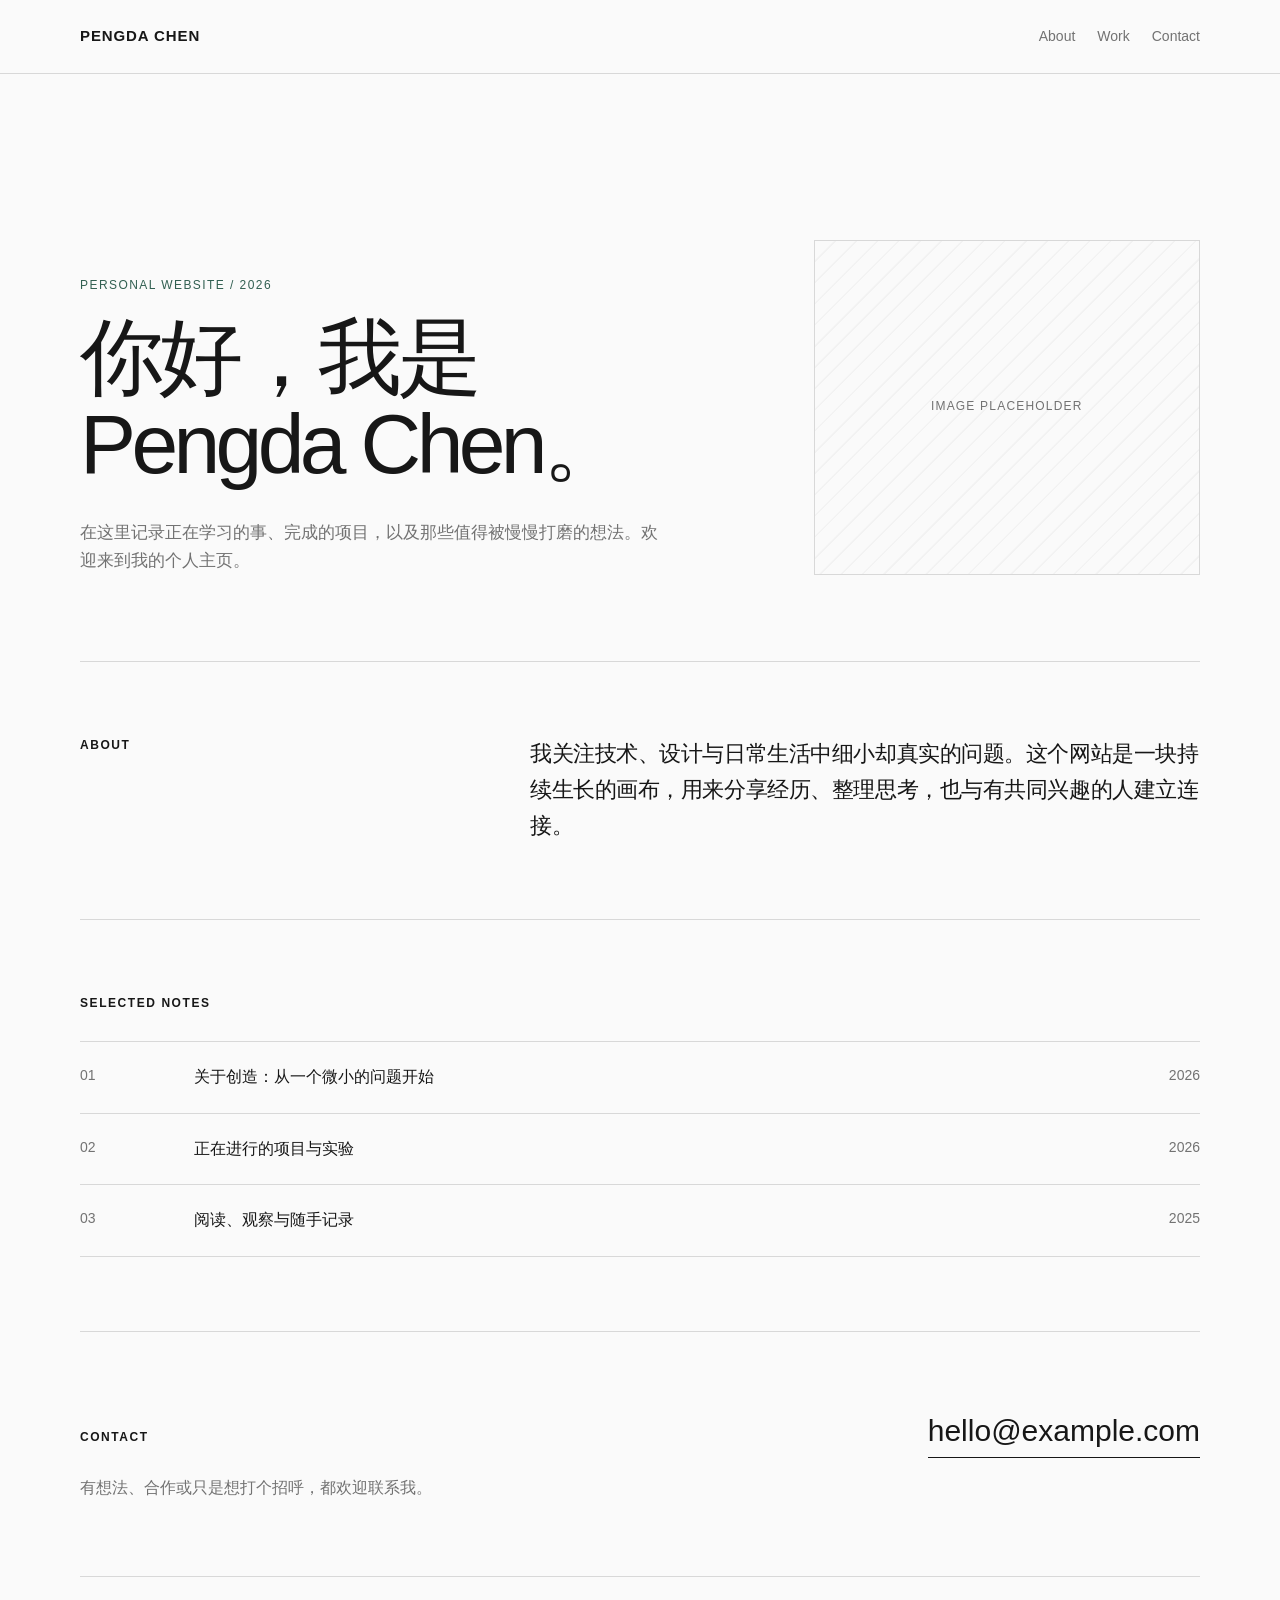
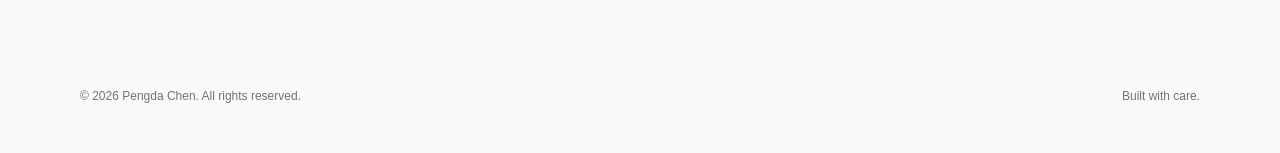
==== index.html @ 3482ce75 "Create personal homepage" ====
<!doctype html>
<html lang="zh-CN">
  <head>
    <meta charset="UTF-8" />
    <meta name="viewport" content="width=device-width, initial-scale=1.0" />
    <meta name="description" content="Pengda Chen 的个人主页" />
    <title>Pengda Chen — Personal Website</title>
    <style>
      :root {
        --ink: #171717;
        --muted: #727272;
        --line: #d8d8d8;
        --paper: #fafafa;
        --accent: #315f51;
      }

      * { box-sizing: border-box; }

      html { scroll-behavior: smooth; }

      body {
        margin: 0;
        color: var(--ink);
        background: var(--paper);
        font-family: "Helvetica Neue", Helvetica, Arial, "PingFang SC", "Microsoft YaHei", sans-serif;
        line-height: 1.65;
      }

      a { color: inherit; text-decoration: none; }

      .container { width: min(1120px, calc(100% - 48px)); margin: 0 auto; }

      header {
        border-bottom: 1px solid var(--line);
        padding: 24px 0;
      }

      .nav { display: flex; align-items: center; justify-content: space-between; gap: 24px; }

      .brand { font-size: 15px; font-weight: 600; letter-spacing: .06em; text-transform: uppercase; }

      .nav-links { display: flex; gap: 22px; color: var(--muted); font-size: 14px; }
      .nav-links a:hover { color: var(--accent); }

      main { padding: 92px 0 72px; }

      .intro {
        display: grid;
        grid-template-columns: 1.25fr .75fr;
        gap: clamp(38px, 7vw, 112px);
        align-items: end;
        padding-bottom: 86px;
        border-bottom: 1px solid var(--line);
      }

      .eyebrow { margin: 0 0 18px; font-size: 12px; letter-spacing: .12em; color: var(--accent); text-transform: uppercase; }

      h1 { margin: 0; max-width: 760px; font-size: clamp(42px, 7vw, 84px); font-weight: 400; letter-spacing: -.055em; line-height: 1.04; }

      .intro-copy { margin: 30px 0 0; max-width: 580px; color: var(--muted); font-size: 17px; }

      .photo-placeholder {
        min-height: 335px;
        border: 1px solid var(--line);
        background: repeating-linear-gradient(135deg, transparent 0, transparent 13px, rgba(23, 23, 23, .035) 14px, rgba(23, 23, 23, .035) 15px);
        display: flex;
        align-items: center;
        justify-content: center;
        color: var(--muted);
        font-size: 12px;
        letter-spacing: .1em;
        text-transform: uppercase;
      }

      section { padding: 74px 0; border-bottom: 1px solid var(--line); }
      .section-title { margin: 0 0 28px; font-size: 12px; font-weight: 600; letter-spacing: .13em; text-transform: uppercase; }

      .about { display: grid; grid-template-columns: .75fr 1.25fr; gap: 48px; }
      .about p { margin: 0; max-width: 670px; font-size: 22px; letter-spacing: -.02em; }

      .work-list { border-top: 1px solid var(--line); }
      .work-item { display: grid; grid-template-columns: 90px 1fr auto; gap: 24px; padding: 22px 0; border-bottom: 1px solid var(--line); }
      .work-item span, .work-item time { color: var(--muted); font-size: 14px; }
      .work-item strong { font-size: 16px; font-weight: 500; }

      .contact { display: flex; align-items: baseline; justify-content: space-between; gap: 30px; }
      .contact p { margin: 0; color: var(--muted); }
      .email { border-bottom: 1px solid var(--ink); padding-bottom: 2px; font-size: clamp(20px, 3vw, 30px); }

      footer { padding: 26px 0 34px; color: var(--muted); font-size: 12px; }
      footer .container { display: flex; justify-content: space-between; gap: 16px; }

      @media (max-width: 700px) {
        .container { width: min(100% - 32px, 1120px); }
        header { padding: 18px 0; }
        .nav-links { gap: 14px; font-size: 12px; }
        main { padding-top: 58px; }
        .intro, .about { grid-template-columns: 1fr; }
        .intro { padding-bottom: 58px; }
        .photo-placeholder { min-height: 240px; }
        .work-item { grid-template-columns: 64px 1fr; }
        .work-item time { grid-column: 2; }
        .contact, footer .container { display: block; }
        .email { display: inline-block; margin-top: 18px; }
        footer p + p { margin-top: 8px; }
      }
    </style>
  </head>
  <body>
    <header>
      <div class="container nav">
        <a class="brand" href="#top">Pengda Chen</a>
        <nav class="nav-links" aria-label="主导航">
          <a href="#about">About</a>
          <a href="#work">Work</a>
          <a href="#contact">Contact</a>
        </nav>
      </div>
    </header>

    <main id="top" class="container">
      <section class="intro">
        <div>
          <p class="eyebrow">Personal Website / 2026</p>
          <h1>你好，我是 Pengda Chen。</h1>
          <p class="intro-copy">在这里记录正在学习的事、完成的项目，以及那些值得被慢慢打磨的想法。欢迎来到我的个人主页。</p>
        </div>
        <!-- 将下方区域替换为 <img src="你的图片路径" alt="Pengda Chen 的照片"> 即可放入个人照片。 -->
        <div class="photo-placeholder" role="img" aria-label="个人照片预留区域">Image Placeholder</div>
      </section>

      <section id="about" class="about">
        <h2 class="section-title">About</h2>
        <p>我关注技术、设计与日常生活中细小却真实的问题。这个网站是一块持续生长的画布，用来分享经历、整理思考，也与有共同兴趣的人建立连接。</p>
      </section>

      <section id="work">
        <h2 class="section-title">Selected Notes</h2>
        <div class="work-list">
          <article class="work-item"><span>01</span><strong>关于创造：从一个微小的问题开始</strong><time>2026</time></article>
          <article class="work-item"><span>02</span><strong>正在进行的项目与实验</strong><time>2026</time></article>
          <article class="work-item"><span>03</span><strong>阅读、观察与随手记录</strong><time>2025</time></article>
        </div>
      </section>

      <section id="contact" class="contact">
        <div><h2 class="section-title">Contact</h2><p>有想法、合作或只是想打个招呼，都欢迎联系我。</p></div>
        <a class="email" href="mailto:hello@example.com">hello@example.com</a>
      </section>
    </main>

    <footer>
      <div class="container">
        <p>© 2026 Pengda Chen. All rights reserved.</p>
        <p>Built with care.</p>
      </div>
    </footer>
  </body>
</html>
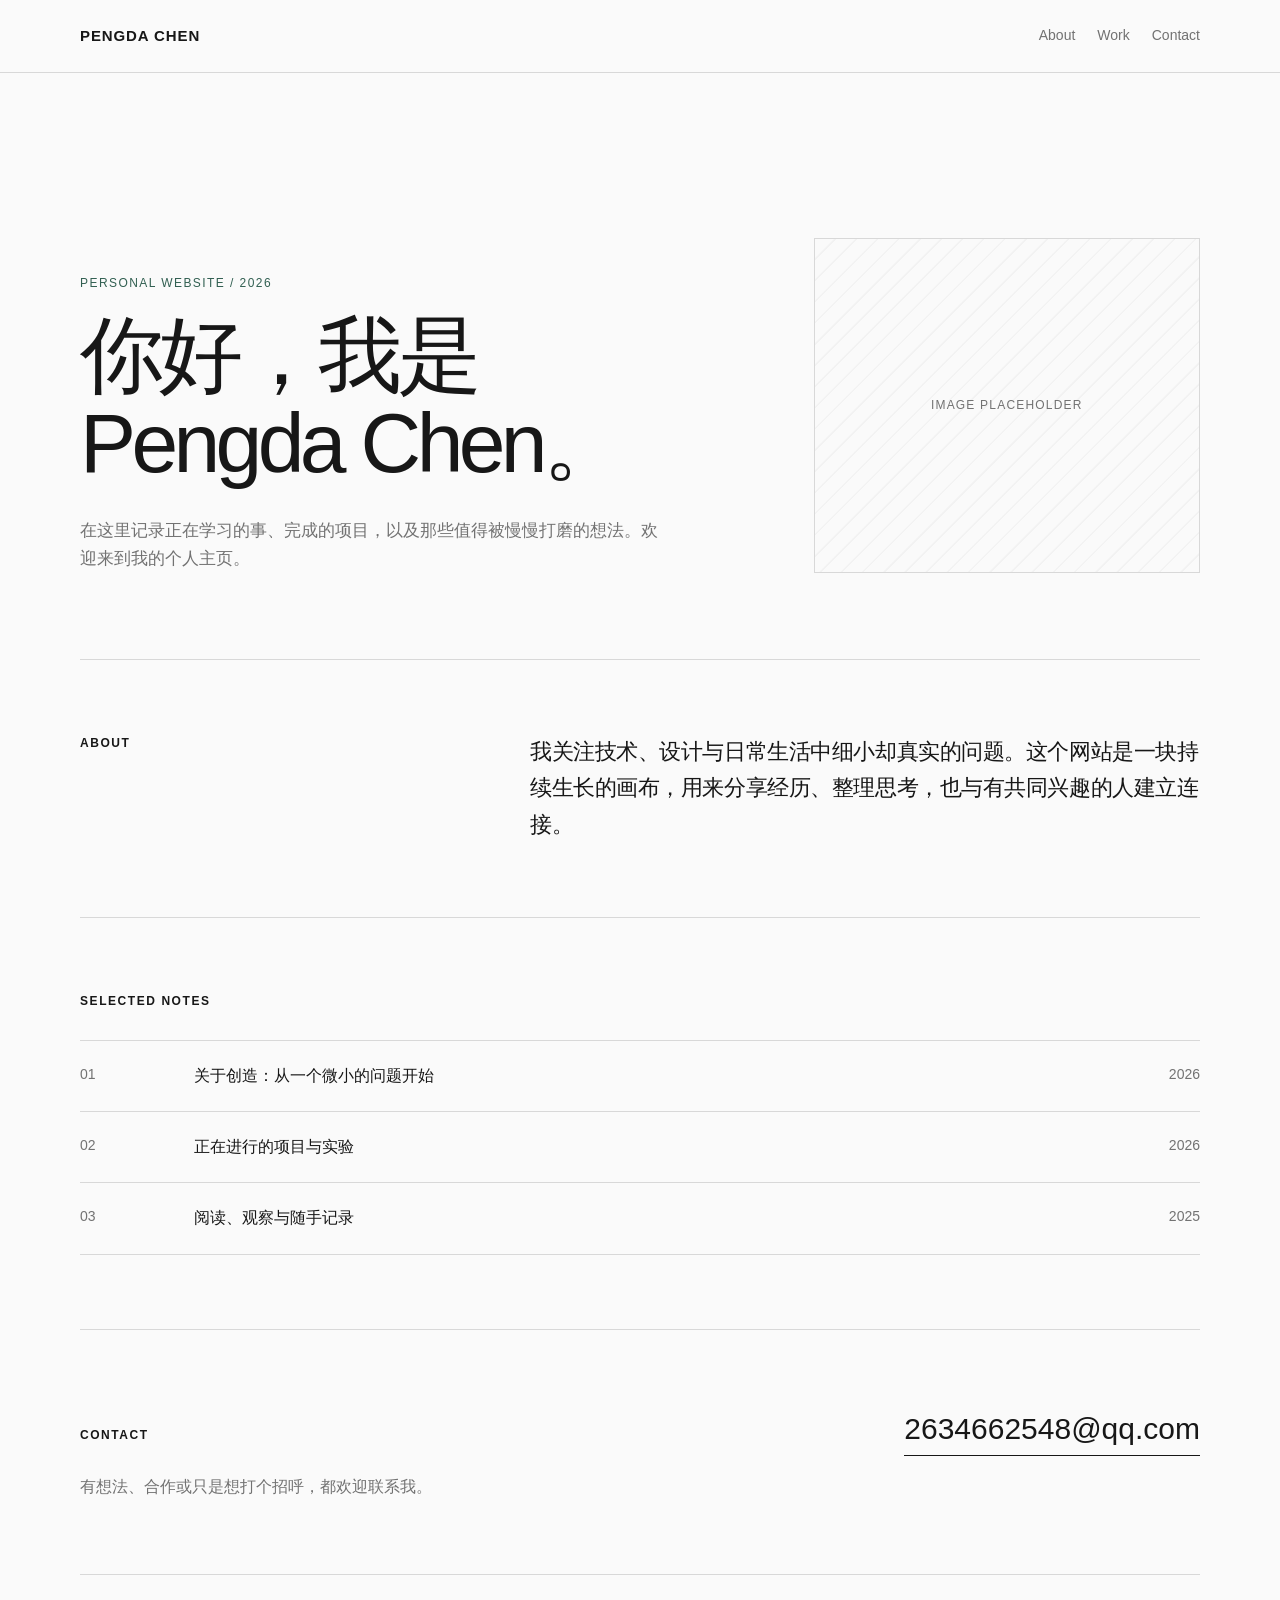
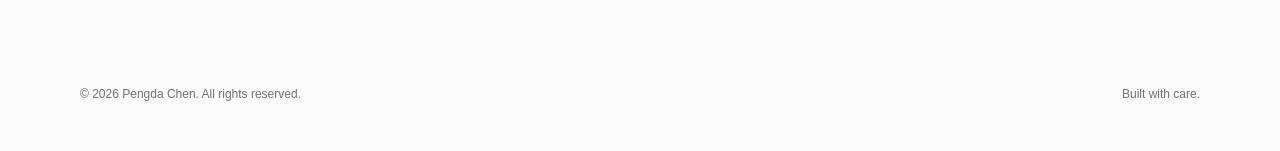
==== commit 658a3c74: "Restructure personal homepage" ====
--- a/index.html
+++ b/index.html
@@ -3,157 +3,11 @@
   <head>
     <meta charset="UTF-8" />
     <meta name="viewport" content="width=device-width, initial-scale=1.0" />
-    <meta name="description" content="Pengda Chen 的个人主页" />
+    <meta http-equiv="refresh" content="0; url=pages/homepage.html" />
+    <link rel="canonical" href="pages/homepage.html" />
     <title>Pengda Chen — Personal Website</title>
-    <style>
-      :root {
-        --ink: #171717;
-        --muted: #727272;
-        --line: #d8d8d8;
-        --paper: #fafafa;
-        --accent: #315f51;
-      }
-
-      * { box-sizing: border-box; }
-
-      html { scroll-behavior: smooth; }
-
-      body {
-        margin: 0;
-        color: var(--ink);
-        background: var(--paper);
-        font-family: "Helvetica Neue", Helvetica, Arial, "PingFang SC", "Microsoft YaHei", sans-serif;
-        line-height: 1.65;
-      }
-
-      a { color: inherit; text-decoration: none; }
-
-      .container { width: min(1120px, calc(100% - 48px)); margin: 0 auto; }
-
-      header {
-        border-bottom: 1px solid var(--line);
-        padding: 24px 0;
-      }
-
-      .nav { display: flex; align-items: center; justify-content: space-between; gap: 24px; }
-
-      .brand { font-size: 15px; font-weight: 600; letter-spacing: .06em; text-transform: uppercase; }
-
-      .nav-links { display: flex; gap: 22px; color: var(--muted); font-size: 14px; }
-      .nav-links a:hover { color: var(--accent); }
-
-      main { padding: 92px 0 72px; }
-
-      .intro {
-        display: grid;
-        grid-template-columns: 1.25fr .75fr;
-        gap: clamp(38px, 7vw, 112px);
-        align-items: end;
-        padding-bottom: 86px;
-        border-bottom: 1px solid var(--line);
-      }
-
-      .eyebrow { margin: 0 0 18px; font-size: 12px; letter-spacing: .12em; color: var(--accent); text-transform: uppercase; }
-
-      h1 { margin: 0; max-width: 760px; font-size: clamp(42px, 7vw, 84px); font-weight: 400; letter-spacing: -.055em; line-height: 1.04; }
-
-      .intro-copy { margin: 30px 0 0; max-width: 580px; color: var(--muted); font-size: 17px; }
-
-      .photo-placeholder {
-        min-height: 335px;
-        border: 1px solid var(--line);
-        background: repeating-linear-gradient(135deg, transparent 0, transparent 13px, rgba(23, 23, 23, .035) 14px, rgba(23, 23, 23, .035) 15px);
-        display: flex;
-        align-items: center;
-        justify-content: center;
-        color: var(--muted);
-        font-size: 12px;
-        letter-spacing: .1em;
-        text-transform: uppercase;
-      }
-
-      section { padding: 74px 0; border-bottom: 1px solid var(--line); }
-      .section-title { margin: 0 0 28px; font-size: 12px; font-weight: 600; letter-spacing: .13em; text-transform: uppercase; }
-
-      .about { display: grid; grid-template-columns: .75fr 1.25fr; gap: 48px; }
-      .about p { margin: 0; max-width: 670px; font-size: 22px; letter-spacing: -.02em; }
-
-      .work-list { border-top: 1px solid var(--line); }
-      .work-item { display: grid; grid-template-columns: 90px 1fr auto; gap: 24px; padding: 22px 0; border-bottom: 1px solid var(--line); }
-      .work-item span, .work-item time { color: var(--muted); font-size: 14px; }
-      .work-item strong { font-size: 16px; font-weight: 500; }
-
-      .contact { display: flex; align-items: baseline; justify-content: space-between; gap: 30px; }
-      .contact p { margin: 0; color: var(--muted); }
-      .email { border-bottom: 1px solid var(--ink); padding-bottom: 2px; font-size: clamp(20px, 3vw, 30px); }
-
-      footer { padding: 26px 0 34px; color: var(--muted); font-size: 12px; }
-      footer .container { display: flex; justify-content: space-between; gap: 16px; }
-
-      @media (max-width: 700px) {
-        .container { width: min(100% - 32px, 1120px); }
-        header { padding: 18px 0; }
-        .nav-links { gap: 14px; font-size: 12px; }
-        main { padding-top: 58px; }
-        .intro, .about { grid-template-columns: 1fr; }
-        .intro { padding-bottom: 58px; }
-        .photo-placeholder { min-height: 240px; }
-        .work-item { grid-template-columns: 64px 1fr; }
-        .work-item time { grid-column: 2; }
-        .contact, footer .container { display: block; }
-        .email { display: inline-block; margin-top: 18px; }
-        footer p + p { margin-top: 8px; }
-      }
-    </style>
   </head>
   <body>
-    <header>
-      <div class="container nav">
-        <a class="brand" href="#top">Pengda Chen</a>
-        <nav class="nav-links" aria-label="主导航">
-          <a href="#about">About</a>
-          <a href="#work">Work</a>
-          <a href="#contact">Contact</a>
-        </nav>
-      </div>
-    </header>
-
-    <main id="top" class="container">
-      <section class="intro">
-        <div>
-          <p class="eyebrow">Personal Website / 2026</p>
-          <h1>你好，我是 Pengda Chen。</h1>
-          <p class="intro-copy">在这里记录正在学习的事、完成的项目，以及那些值得被慢慢打磨的想法。欢迎来到我的个人主页。</p>
-        </div>
-        <!-- 将下方区域替换为 <img src="你的图片路径" alt="Pengda Chen 的照片"> 即可放入个人照片。 -->
-        <div class="photo-placeholder" role="img" aria-label="个人照片预留区域">Image Placeholder</div>
-      </section>
-
-      <section id="about" class="about">
-        <h2 class="section-title">About</h2>
-        <p>我关注技术、设计与日常生活中细小却真实的问题。这个网站是一块持续生长的画布，用来分享经历、整理思考，也与有共同兴趣的人建立连接。</p>
-      </section>
-
-      <section id="work">
-        <h2 class="section-title">Selected Notes</h2>
-        <div class="work-list">
-          <article class="work-item"><span>01</span><strong>关于创造：从一个微小的问题开始</strong><time>2026</time></article>
-          <article class="work-item"><span>02</span><strong>正在进行的项目与实验</strong><time>2026</time></article>
-          <article class="work-item"><span>03</span><strong>阅读、观察与随手记录</strong><time>2025</time></article>
-        </div>
-      </section>
-
-      <section id="contact" class="contact">
-        <div><h2 class="section-title">Contact</h2><p>有想法、合作或只是想打个招呼，都欢迎联系我。</p></div>
-        <a class="email" href="mailto:hello@example.com">hello@example.com</a>
-      </section>
-    </main>
-
-    <footer>
-      <div class="container">
-        <p>© 2026 Pengda Chen. All rights reserved.</p>
-        <p>Built with care.</p>
-      </div>
-    </footer>
+    <p>正在打开主页：<a href="pages/homepage.html">Pengda Chen</a></p>
   </body>
 </html>
